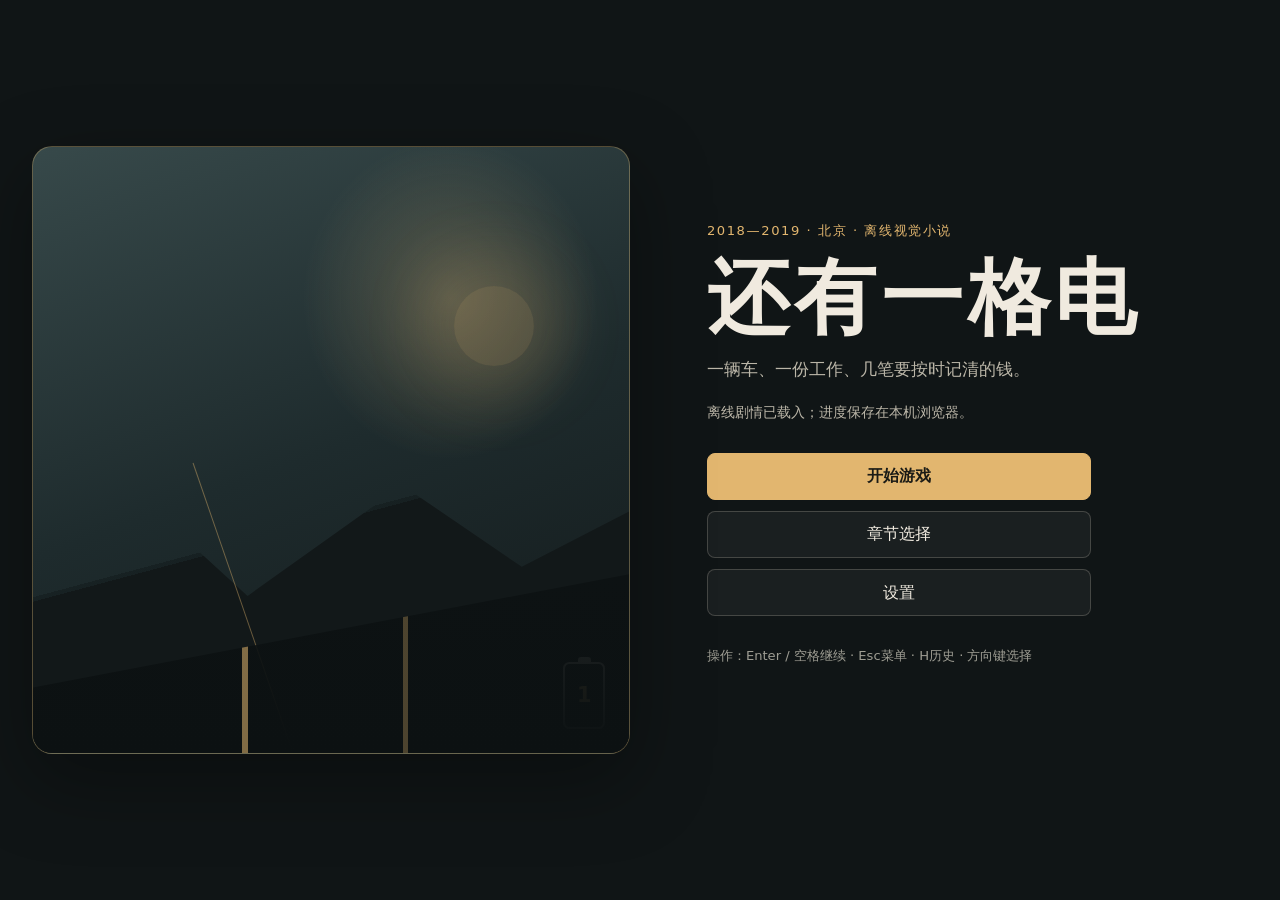
==== game/index.html @ 76ff59a5 "发布离线视觉小说与阅读入口" ====
<!doctype html>
<html lang="zh-CN">
<head>
  <meta charset="utf-8">
  <meta name="viewport" content="width=device-width, initial-scale=1">
  <meta name="color-scheme" content="dark light">
  <meta name="description" content="《还有一格电》离线视觉小说。">
  <title>还有一格电｜视觉小说</title>
  <link rel="stylesheet" href="style.css">
  <script src="story-data.js" defer></script>
  <script src="player.js" defer></script>
</head>
<body>
  <a class="skip-link" href="#main">跳到游戏内容</a>
  <main id="main" class="app-shell">
    <section id="title-screen" class="title-screen" aria-labelledby="game-title">
      <div class="title-art" aria-hidden="true">
        <div class="title-road"></div>
        <div class="title-light"></div>
        <span class="title-battery">1</span>
      </div>
      <div class="title-copy">
        <p class="eyebrow">2018—2019 · 北京 · 离线视觉小说</p>
        <h1 id="game-title">还有一格电</h1>
        <p class="title-description">一辆车、一份工作、几笔要按时记清的钱。</p>
        <p id="startup-message" class="startup-message" role="status">正在载入剧情数据…</p>
        <div class="title-actions" aria-label="主菜单">
          <button id="start-button" class="button button-primary" type="button" disabled>开始游戏</button>
          <button id="continue-button" class="button" type="button" hidden>继续</button>
          <button id="chapters-button" class="button" type="button" disabled>章节选择</button>
          <button id="settings-button" class="button" type="button">设置</button>
        </div>
        <p class="keyboard-hint">操作：Enter / 空格继续 · Esc菜单 · H历史 · 方向键选择</p>
      </div>
    </section>

    <section id="play-screen" class="play-screen" hidden aria-label="游戏正文">
      <header class="game-topbar">
        <button id="menu-button" class="icon-button" type="button" aria-label="打开菜单">菜单</button>
        <div class="progress-info">
          <span id="chapter-label">第1章</span>
          <span id="scene-label">场景 1 / 1</span>
          <progress id="story-progress" value="0" max="100" aria-label="阅读进度"></progress>
        </div>
        <button id="history-button" class="icon-button" type="button" aria-label="打开历史记录">历史</button>
      </header>

      <section id="scene-stage" class="scene-stage" data-background="station" aria-label="当前场景">
        <div class="stage-wash" aria-hidden="true"></div>
        <img id="background-image" class="background-image" alt="" aria-hidden="true">
        <div class="scene-location" id="scene-location"></div>
        <div class="portrait-frame" id="portrait-frame" hidden>
          <img id="portrait-image" class="portrait-image" alt="" aria-hidden="true">
          <span id="portrait-fallback" class="portrait-fallback" aria-hidden="true"></span>
        </div>
      </section>

      <article class="narrative-panel">
        <div class="scene-heading">
          <p id="scene-chapter" class="eyebrow"></p>
          <h1 id="scene-title"></h1>
        </div>
        <div id="text-content" class="text-content" aria-hidden="true"></div>
        <p id="screen-reader-text" class="visually-hidden" role="status" aria-live="polite" aria-atomic="true"></p>
        <section id="choice-panel" class="choice-panel" aria-label="选择" hidden>
          <p id="choice-prompt" class="choice-prompt"></p>
          <div id="choice-options" class="choice-options"></div>
        </section>
        <p id="game-status" class="status-message" role="status" aria-live="polite"></p>
        <div class="advance-row">
          <span id="speaker-label" class="speaker-label">旁白</span>
          <button id="advance-button" class="button button-primary" type="button" disabled>继续</button>
        </div>
      </article>

      <nav class="game-toolbar" aria-label="阅读控制">
        <button id="auto-button" class="toolbar-button" type="button" aria-pressed="false">自动：关</button>
        <button id="skip-button" class="toolbar-button" type="button" aria-pressed="false">已读快进：关</button>
        <button id="save-button" class="toolbar-button" type="button">存读档</button>
        <button id="settings-game-button" class="toolbar-button" type="button">设置</button>
      </nav>
    </section>
  </main>

  <dialog id="modal" class="modal" aria-labelledby="modal-title">
    <div class="modal-header">
      <h2 id="modal-title"></h2>
      <button id="modal-close" class="icon-button" type="button" aria-label="关闭">关闭</button>
    </div>
    <div id="modal-content" class="modal-content"></div>
  </dialog>
  <input id="import-file" type="file" accept="application/json,.json" hidden>
</body>
</html>
---- game/style.css ----
@charset "utf-8";

:root {
  color-scheme: dark;
  --ink: #f0eadf;
  --muted: #bbb6a8;
  --paper: #1b2224;
  --panel: rgba(25, 31, 32, .96);
  --panel-soft: rgba(25, 31, 32, .82);
  --accent: #e2b66f;
  --accent-dark: #78572d;
  --line: rgba(239, 231, 213, .2);
  --danger: #e0a09a;
  --text-size: 1.16rem;
  --measure: 74ch;
  font-family: system-ui, "Microsoft YaHei", "Noto Sans CJK SC", sans-serif;
}

* { box-sizing: border-box; }
html { min-width: 320px; background: #101516; scroll-behavior: smooth; }
body {
  margin: 0;
  min-height: 100vh;
  background: #101516;
  color: var(--ink);
  line-height: 1.65;
}
button, input, select { font: inherit; }
button { color: inherit; }
button:focus-visible, a:focus-visible, input:focus-visible, select:focus-visible {
  outline: 3px solid #f0c982;
  outline-offset: 3px;
}
button:disabled { cursor: not-allowed; opacity: .55; }
[hidden] { display: none !important; }
.skip-link {
  position: fixed; z-index: 20; left: 1rem; top: -5rem;
  padding: .65rem .9rem; background: var(--ink); color: #101516; border-radius: .4rem;
}
.skip-link:focus { top: 1rem; }
.visually-hidden { position: absolute; width: 1px; height: 1px; padding: 0; margin: -1px; overflow: hidden; clip: rect(0, 0, 0, 0); white-space: nowrap; border: 0; }
.app-shell { min-height: 100vh; }

/* Title screen */
.title-screen {
  position: relative;
  display: grid;
  grid-template-columns: minmax(0, 1.05fr) minmax(20rem, .95fr);
  align-items: center;
  gap: clamp(2rem, 6vw, 6rem);
  width: min(100% - 3rem, 76rem);
  min-height: 100vh;
  margin-inline: auto;
  padding-block: 3rem;
}
.title-art {
  position: relative;
  min-height: min(68vh, 38rem);
  overflow: hidden;
  border: 1px solid rgba(226, 182, 111, .32);
  border-radius: 1.25rem;
  background:
    radial-gradient(ellipse at 70% 25%, rgba(231, 192, 127, .25), transparent 25%),
    linear-gradient(160deg, #37494a 0%, #1e2b2d 50%, #121819 100%);
  box-shadow: 0 1.6rem 5rem rgba(0, 0, 0, .34);
}
.title-art::before, .title-art::after {
  position: absolute; content: ""; left: 0; right: 0; bottom: 0;
}
.title-art::before {
  height: 48%;
  background: linear-gradient(165deg, transparent 0 30%, rgba(10, 15, 16, .3) 30% 31%, #121819 31% 100%);
  clip-path: polygon(0 43%, 20% 16%, 36% 46%, 62% 8%, 82% 36%, 100% 17%, 100% 100%, 0 100%);
}
.title-art::after {
  height: 36%;
  background: linear-gradient(90deg, transparent 0 35%, rgba(226, 182, 111, .55) 35% 36%, transparent 36% 62%, rgba(226, 182, 111, .3) 62% 63%, transparent 63%),
              linear-gradient(0deg, #0c1112, rgba(12, 17, 18, .82));
  clip-path: polygon(0 70%, 100% 18%, 100% 100%, 0 100%);
}
.title-road {
  position: absolute; left: 46%; bottom: -7%; width: 55%; height: 58%;
  border-left: 1px solid rgba(226, 182, 111, .42);
  transform: rotate(-19deg); transform-origin: bottom left;
}
.title-light {
  position: absolute; right: 16%; top: 23%; width: 5rem; height: 5rem;
  border-radius: 50%; background: rgba(226, 182, 111, .2);
  box-shadow: 0 0 4rem 2rem rgba(226, 182, 111, .14);
}
.title-battery {
  position: absolute; right: 1.5rem; bottom: 1.5rem;
  display: grid; place-items: center; width: 2.6rem; height: 4.2rem;
  border: 2px solid rgba(240, 234, 223, .65); border-radius: .4rem;
  color: var(--accent); font-size: 1.3rem; font-weight: 700;
}
.title-battery::before { content: ""; position: absolute; top: -.45rem; width: .8rem; height: .35rem; background: rgba(240, 234, 223, .65); border-radius: .2rem .2rem 0 0; }
.title-copy { max-width: 36rem; }
.eyebrow { margin: 0 0 .75rem; color: var(--accent); font-size: .82rem; letter-spacing: .12em; }
h1, h2, h3, p { margin-top: 0; }
.title-copy h1 { margin-bottom: .8rem; font-size: clamp(2.7rem, 7vw, 5.1rem); line-height: 1.08; letter-spacing: .06em; }
.title-description { color: var(--muted); font-size: 1.08rem; }
.startup-message { min-height: 1.5em; color: var(--muted); font-size: .9rem; }
.title-actions { display: grid; gap: .7rem; max-width: 24rem; margin-top: 1.8rem; }
.button, .icon-button, .toolbar-button {
  border: 1px solid var(--line); border-radius: .5rem; background: rgba(255, 255, 255, .045);
  cursor: pointer; transition: background-color .15s ease, border-color .15s ease, transform .15s ease;
}
.button { min-height: 2.8rem; padding: .58rem 1rem; }
.button:hover:not(:disabled), .icon-button:hover:not(:disabled), .toolbar-button:hover:not(:disabled) { background: rgba(255, 255, 255, .11); border-color: rgba(226, 182, 111, .65); }
.button:active:not(:disabled), .icon-button:active:not(:disabled), .toolbar-button:active:not(:disabled) { transform: translateY(1px); }
.button-primary { border-color: var(--accent); background: var(--accent); color: #1b1b16; font-weight: 700; }
.button-primary:hover:not(:disabled) { background: #f0c982; }
.keyboard-hint { margin-top: 1.8rem; color: #9e9d93; font-size: .82rem; }

/* In-game header and scene */
.play-screen { min-height: 100vh; padding-bottom: 1.5rem; }
.game-topbar {
  position: sticky; z-index: 5; top: 0;
  display: grid; grid-template-columns: auto minmax(8rem, 1fr) auto; align-items: center; gap: 1rem;
  padding: .7rem clamp(.8rem, 3vw, 2.5rem);
  background: rgba(16, 21, 22, .94); border-bottom: 1px solid var(--line); backdrop-filter: blur(12px);
}
.icon-button { min-height: 2.4rem; padding: .42rem .8rem; }
.progress-info { display: grid; grid-template-columns: auto auto; align-items: center; gap: .1rem .9rem; color: var(--muted); font-size: .84rem; }
#chapter-label { color: var(--ink); font-weight: 700; }
#scene-label { text-align: right; }
progress { grid-column: 1 / -1; width: 100%; height: .3rem; border: 0; border-radius: 1rem; overflow: hidden; accent-color: var(--accent); }
progress::-webkit-progress-bar { background: #343b3b; }
progress::-webkit-progress-value { background: var(--accent); }
progress::-moz-progress-bar { background: var(--accent); }
.scene-stage {
  position: relative; display: grid; place-items: center; min-height: clamp(15rem, 38vh, 26rem);
  overflow: hidden; isolation: isolate; background: #293233;
}
.scene-stage::before, .scene-stage::after { position: absolute; z-index: -1; content: ""; inset: 0; }
.scene-stage::before {
  background:
    radial-gradient(ellipse at 76% 29%, rgba(240, 198, 132, .35), transparent 17%),
    linear-gradient(180deg, #536465 0%, #303d3e 54%, #1b2425 100%);
  transition: background .25s ease;
}
.scene-stage::after {
  background: linear-gradient(180deg, transparent 43%, rgba(10, 13, 14, .8) 100%);
}
.scene-stage[data-background="room"]::before { background: radial-gradient(ellipse at 65% 30%, rgba(231, 185, 113, .22), transparent 18%), linear-gradient(135deg, #594e42, #332f2a 55%, #1d2323); }
.scene-stage[data-background="station"]::before { background: radial-gradient(ellipse at 75% 25%, rgba(244, 193, 112, .33), transparent 16%), linear-gradient(155deg, #455759, #253335 62%, #172122); }
.scene-stage[data-background="shop"]::before { background: radial-gradient(ellipse at 24% 32%, rgba(223, 181, 111, .25), transparent 17%), linear-gradient(145deg, #6b5b43, #3f3930 58%, #1f2524); }
.scene-stage[data-background="street"]::before { background: radial-gradient(ellipse at 78% 22%, rgba(233, 198, 132, .35), transparent 18%), linear-gradient(170deg, #56656a, #2b373a 63%, #151b1d); }
.scene-stage[data-background="rain"]::before { background: repeating-linear-gradient(105deg, transparent 0 24px, rgba(200, 218, 222, .06) 25px 27px), linear-gradient(160deg, #52616a, #303b43 55%, #172126); }
.scene-stage[data-background="office"]::before { background: radial-gradient(ellipse at 70% 26%, rgba(242, 209, 153, .25), transparent 14%), linear-gradient(145deg, #68706d, #414947 52%, #242c2b); }
.scene-stage[data-background="home"]::before { background: radial-gradient(ellipse at 36% 28%, rgba(240, 195, 130, .22), transparent 16%), linear-gradient(145deg, #5c5548, #36332c 55%, #202523); }
.scene-stage[data-background="night"]::before { background: radial-gradient(ellipse at 78% 24%, rgba(229, 190, 127, .28), transparent 13%), linear-gradient(160deg, #35454c, #1d292f 58%, #101619); }
.background-image { position: absolute; z-index: -1; width: 100%; height: 100%; object-fit: cover; opacity: .72; }
.stage-wash { position: absolute; z-index: -1; inset: 0; background: linear-gradient(90deg, rgba(10, 13, 14, .12), transparent 45%, rgba(10, 13, 14, .25)); }
.scene-location { position: absolute; right: clamp(1rem, 4vw, 3rem); top: 1.4rem; color: rgba(245, 238, 224, .78); font-size: .85rem; letter-spacing: .12em; text-shadow: 0 1px 8px #101516; }
.portrait-frame { position: absolute; left: clamp(1rem, 5vw, 4rem); bottom: 0; display: grid; place-items: center; width: clamp(7rem, 17vw, 13rem); height: clamp(10rem, 28vw, 19rem); overflow: hidden; border: 1px solid rgba(240, 234, 223, .22); border-bottom: 0; border-radius: .8rem .8rem 0 0; background: linear-gradient(180deg, rgba(240, 234, 223, .12), rgba(16, 21, 22, .72)); box-shadow: 0 0 3rem rgba(0, 0, 0, .3); }
.portrait-image { width: 100%; height: 100%; object-fit: contain; object-position: bottom; }
.portrait-fallback { display: grid; place-items: center; width: 4.5rem; height: 4.5rem; border: 1px solid rgba(226, 182, 111, .7); border-radius: 50%; color: var(--accent); font-size: 1.35rem; }

/* Reading panel */
.narrative-panel { width: min(100% - 1.5rem, 76rem); margin: -1.1rem auto 0; position: relative; z-index: 2; padding: clamp(1.2rem, 3vw, 2rem); border: 1px solid var(--line); border-radius: .9rem; background: var(--panel); box-shadow: 0 1.2rem 4rem rgba(0, 0, 0, .32); }
.scene-heading { max-width: var(--measure); margin-inline: auto; }
.scene-heading .eyebrow { margin-bottom: .3rem; font-size: .75rem; }
.scene-heading h1 { margin-bottom: 1.25rem; font-size: clamp(1.35rem, 3vw, 1.8rem); line-height: 1.35; }
.text-content { max-width: var(--measure); min-height: 5.5rem; margin-inline: auto; font-size: var(--text-size); line-height: 1.95; }
.text-content p { margin: 0 0 1.05rem; white-space: pre-wrap; }
.text-content p:last-child { margin-bottom: .4rem; }
.speaker-label { color: var(--accent); font-size: .9rem; }
.advance-row { display: flex; align-items: center; justify-content: space-between; gap: 1rem; max-width: var(--measure); margin: 1.1rem auto 0; padding-top: .9rem; border-top: 1px solid var(--line); }
.choice-panel { max-width: var(--measure); margin: 1.3rem auto .2rem; padding: 1rem; border: 1px solid rgba(226, 182, 111, .35); border-radius: .65rem; background: rgba(226, 182, 111, .055); }
.choice-prompt { margin-bottom: .8rem; color: var(--accent); font-weight: 700; }
.choice-options { display: grid; gap: .6rem; }
.choice-option { width: 100%; text-align: left; border-color: rgba(226, 182, 111, .42); }
.game-toolbar { display: flex; flex-wrap: wrap; justify-content: center; gap: .55rem; width: min(100% - 1.5rem, 76rem); margin: .85rem auto 1.5rem; }
.toolbar-button { min-height: 2.35rem; padding: .42rem .72rem; color: var(--muted); font-size: .86rem; }
.toolbar-button[aria-pressed="true"] { color: var(--accent); border-color: var(--accent-dark); }

/* Modal and controls */
.modal { width: min(92vw, 44rem); max-height: min(86vh, 52rem); padding: 0; overflow: hidden; border: 1px solid rgba(226, 182, 111, .4); border-radius: .85rem; background: #202829; color: var(--ink); box-shadow: 0 2rem 6rem rgba(0, 0, 0, .65); }
.modal::backdrop { background: rgba(6, 9, 10, .78); backdrop-filter: blur(4px); }
.modal-header { display: flex; align-items: center; justify-content: space-between; gap: 1rem; padding: 1rem 1.2rem; border-bottom: 1px solid var(--line); }
.modal-header h2 { margin: 0; font-size: 1.2rem; }
.modal-content { max-height: calc(min(86vh, 52rem) - 4rem); overflow: auto; padding: 1.2rem; }
.modal-content p { color: var(--muted); }
.modal-actions { display: flex; flex-wrap: wrap; gap: .6rem; margin-top: 1rem; }
.modal-list { display: grid; gap: .55rem; }
.modal-row { display: flex; flex-wrap: wrap; align-items: center; justify-content: space-between; gap: .65rem; padding: .8rem; border: 1px solid var(--line); border-radius: .55rem; }
.modal-row p { margin: .15rem 0 0; font-size: .84rem; }
.modal-row .button { min-height: 2.3rem; padding: .35rem .65rem; }
.setting-row { display: grid; grid-template-columns: minmax(8rem, 1fr) minmax(9rem, 1.2fr) auto; align-items: center; gap: .8rem; padding: .75rem 0; border-bottom: 1px solid var(--line); }
.setting-row label { color: var(--ink); }
.setting-row input[type="range"] { width: 100%; accent-color: var(--accent); }
.setting-value { min-width: 3.5rem; text-align: right; color: var(--muted); font-variant-numeric: tabular-nums; }
.history-list { display: grid; gap: .7rem; }
.history-entry { padding: .7rem .8rem; border-left: 2px solid var(--accent-dark); background: rgba(255, 255, 255, .035); }
.history-entry strong { display: block; margin-bottom: .25rem; color: var(--accent); font-size: .84rem; }
.history-entry p { margin: 0; color: var(--ink); white-space: pre-wrap; }
.chapter-grid { display: grid; grid-template-columns: repeat(2, minmax(0, 1fr)); gap: .55rem; }
.status-message { min-height: 1.5em; color: var(--accent); font-size: .9rem; }
.status-error { color: var(--danger); }

@media (max-width: 58rem) {
  .title-screen { grid-template-columns: 1fr; width: min(100% - 2rem, 42rem); gap: 1.5rem; padding-block: 1.5rem; }
  .title-art { min-height: 30vh; max-height: 20rem; }
  .title-copy h1 { font-size: clamp(2.7rem, 13vw, 4.2rem); }
}
@media (max-width: 40rem) {
  .game-topbar { gap: .5rem; padding-inline: .65rem; }
  .progress-info { gap: .1rem .4rem; font-size: .76rem; }
  .scene-stage { min-height: 17rem; }
  .narrative-panel { width: calc(100% - 1rem); padding: 1rem; }
  .setting-row { grid-template-columns: 1fr auto; }
  .setting-row input[type="range"] { grid-column: 1 / -1; grid-row: 2; }
  .chapter-grid { grid-template-columns: 1fr; }
}
@media (prefers-reduced-motion: reduce) {
  *, *::before, *::after { scroll-behavior: auto !important; transition-duration: .01ms !important; animation-duration: .01ms !important; }
}
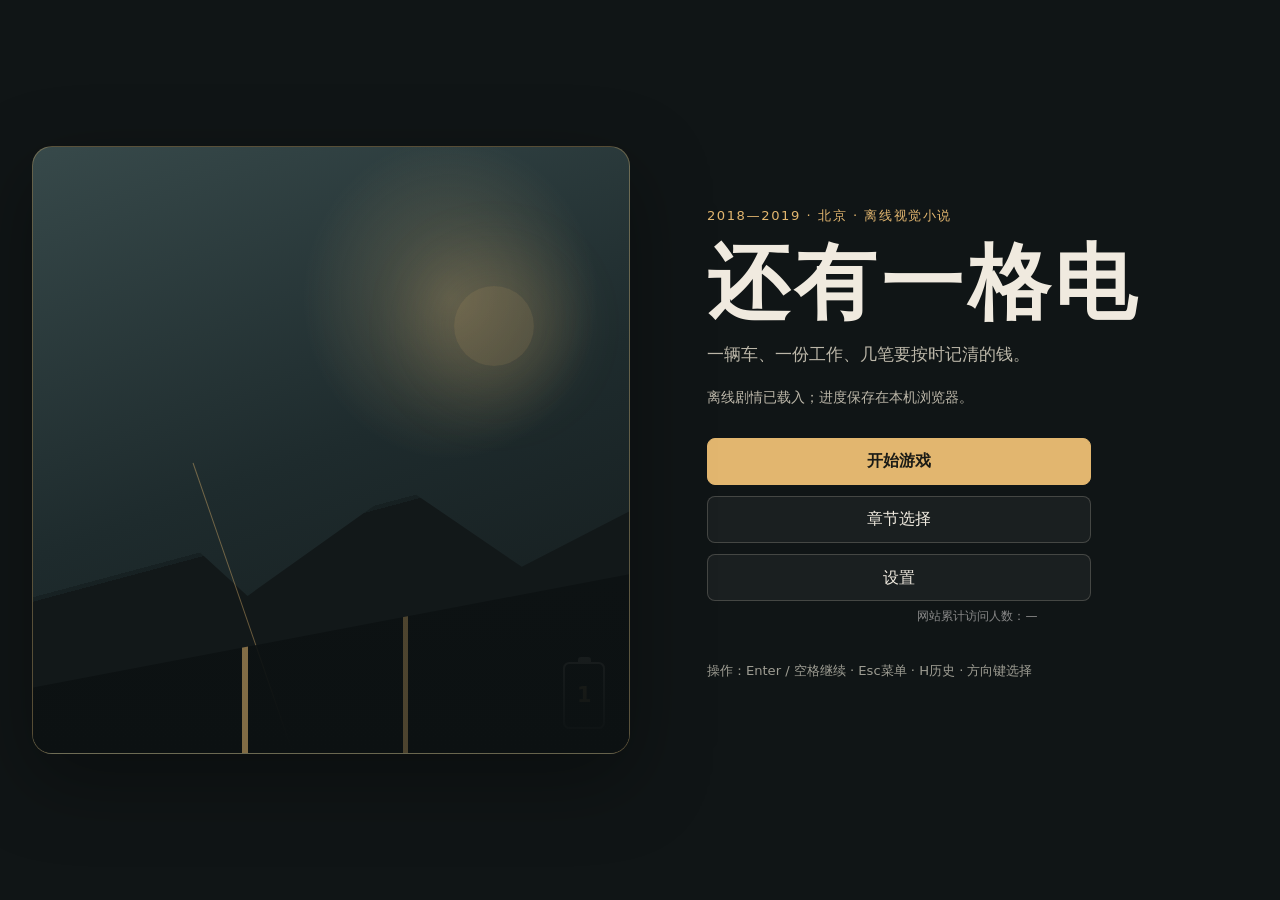
==== commit bc86e339: "加入自建累计访客脚注并保留游戏运行逻辑" ====
--- a/game/index.html
+++ b/game/index.html
@@ -30,6 +30,7 @@
           <button id="chapters-button" class="button" type="button" disabled>章节选择</button>
           <button id="settings-button" class="button" type="button">设置</button>
         </div>
+<small data-site-count="one-bar-left" style="display:block;text-align:center;color:#888;font:12px/1.5 system-ui,sans-serif;padding:6px 12px;">网站累计访问人数：—</small>
         <p class="keyboard-hint">操作：Enter / 空格继续 · Esc菜单 · H历史 · 方向键选择</p>
       </div>
     </section>
@@ -90,5 +91,58 @@
     <div id="modal-content" class="modal-content"></div>
   </dialog>
   <input id="import-file" type="file" accept="application/json,.json" hidden>
+
+<script>
+/* 自建累计访客脚注：独立站点身份，不读取游戏存档或发送页面内容。 */
+(() => {
+  'use strict';
+  const lifetime = 90 * 24 * 60 * 60 * 1000;
+  const uuid = /^[0-9a-f]{8}-[0-9a-f]{4}-4[0-9a-f]{3}-[89ab][0-9a-f]{3}-[0-9a-f]{12}$/i;
+  async function mount(element, site, isDisabled = () => false) {
+    element.textContent = '网站累计访问人数：—';
+    const url = 'https://stats.gongfpp.icu/api/journey/v1/site-counts/' + encodeURIComponent(site);
+    let identity = null;
+    try {
+      if (navigator.doNotTrack !== '1' && window.doNotTrack !== '1' && navigator.globalPrivacyControl !== true && !isDisabled()) {
+        const key = 'site-visitor-count:v1:' + site;
+        const now = Date.now();
+        try { identity = JSON.parse(localStorage.getItem(key)); } catch (_) { /* 损坏的记录可以更新；存储禁用时保持只读。 */ }
+        if (!identity || !uuid.test(identity.visitorId) || !Number.isSafeInteger(identity.bornAt) || identity.bornAt > now || now - identity.bornAt >= lifetime) {
+          identity = { visitorId: crypto.randomUUID(), bornAt: now };
+          localStorage.setItem(key, JSON.stringify(identity));
+        }
+      }
+    } catch (_) { identity = null; }
+    let controller = new AbortController();
+    let timeout = setTimeout(() => controller.abort(), 8000);
+    const options = { credentials: 'omit', referrerPolicy: 'no-referrer', cache: 'no-store', signal: controller.signal };
+    try {
+      let response;
+      if (identity) {
+        try {
+          response = await fetch(url, { ...options, method: 'POST', headers: { 'Content-Type': 'application/json' }, body: JSON.stringify({ ...identity, path: location.pathname }) });
+        } catch (_) { /* 写入失败后仍可读取真实累计值。 */ }
+      }
+      if (!response || !response.ok) {
+        clearTimeout(timeout);
+        controller = new AbortController();
+        timeout = setTimeout(() => controller.abort(), 8000);
+        response = await fetch(url, { ...options, signal: controller.signal });
+      }
+      if (!response.ok) return;
+      const result = await response.json();
+      if (result.version === 1 && result.site === site && Number.isSafeInteger(result.total) && result.total >= 0) {
+        element.textContent = '网站累计访问人数：' + result.total.toLocaleString('zh-CN');
+      }
+    } catch (_) { /* 无可靠结果时保留破折号，不伪造零。 */ }
+    finally { clearTimeout(timeout); }
+  }
+  window.SiteVisitorCount = { mount };
+  document.querySelectorAll('[data-site-count]').forEach(element => {
+    mount(element, element.dataset.siteCount, () => typeof window.siteVisitorCountDisabled === 'function' && window.siteVisitorCountDisabled());
+  });
+})();
+
+</script>
 </body>
 </html>
